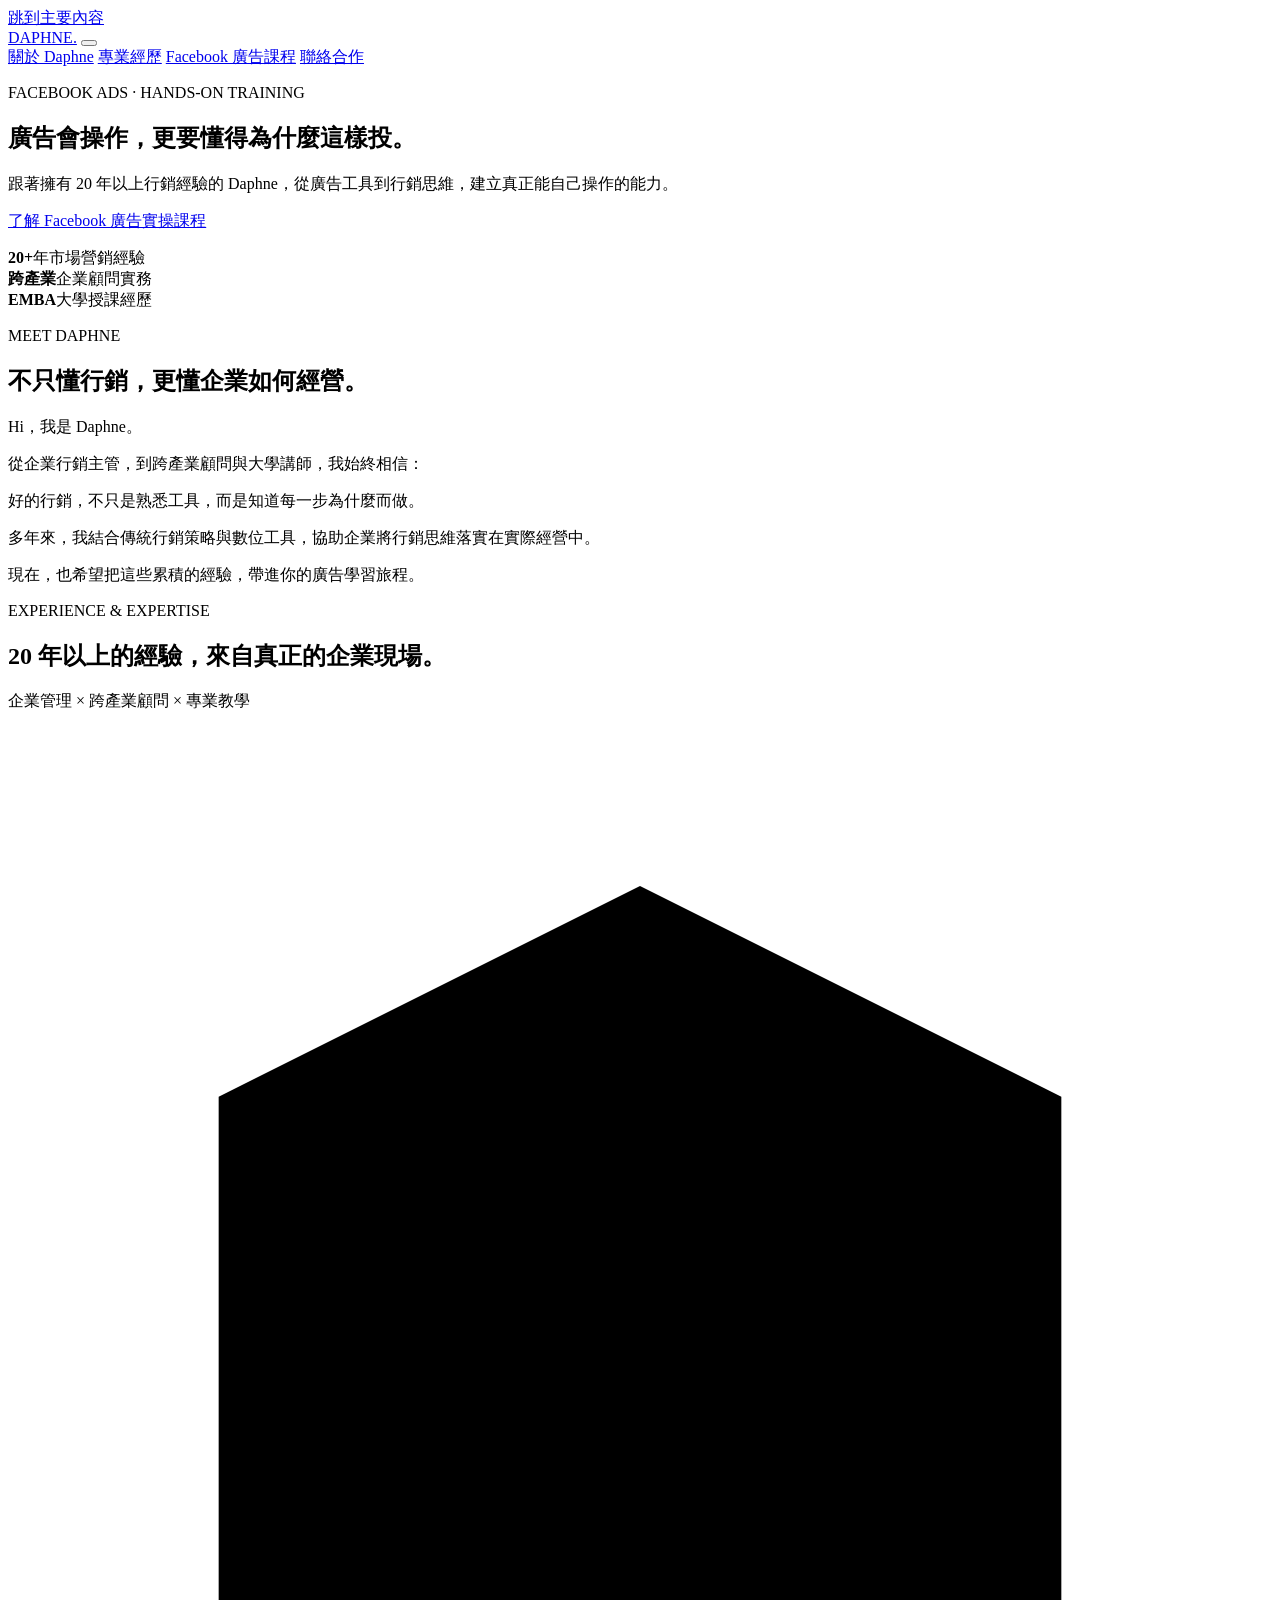
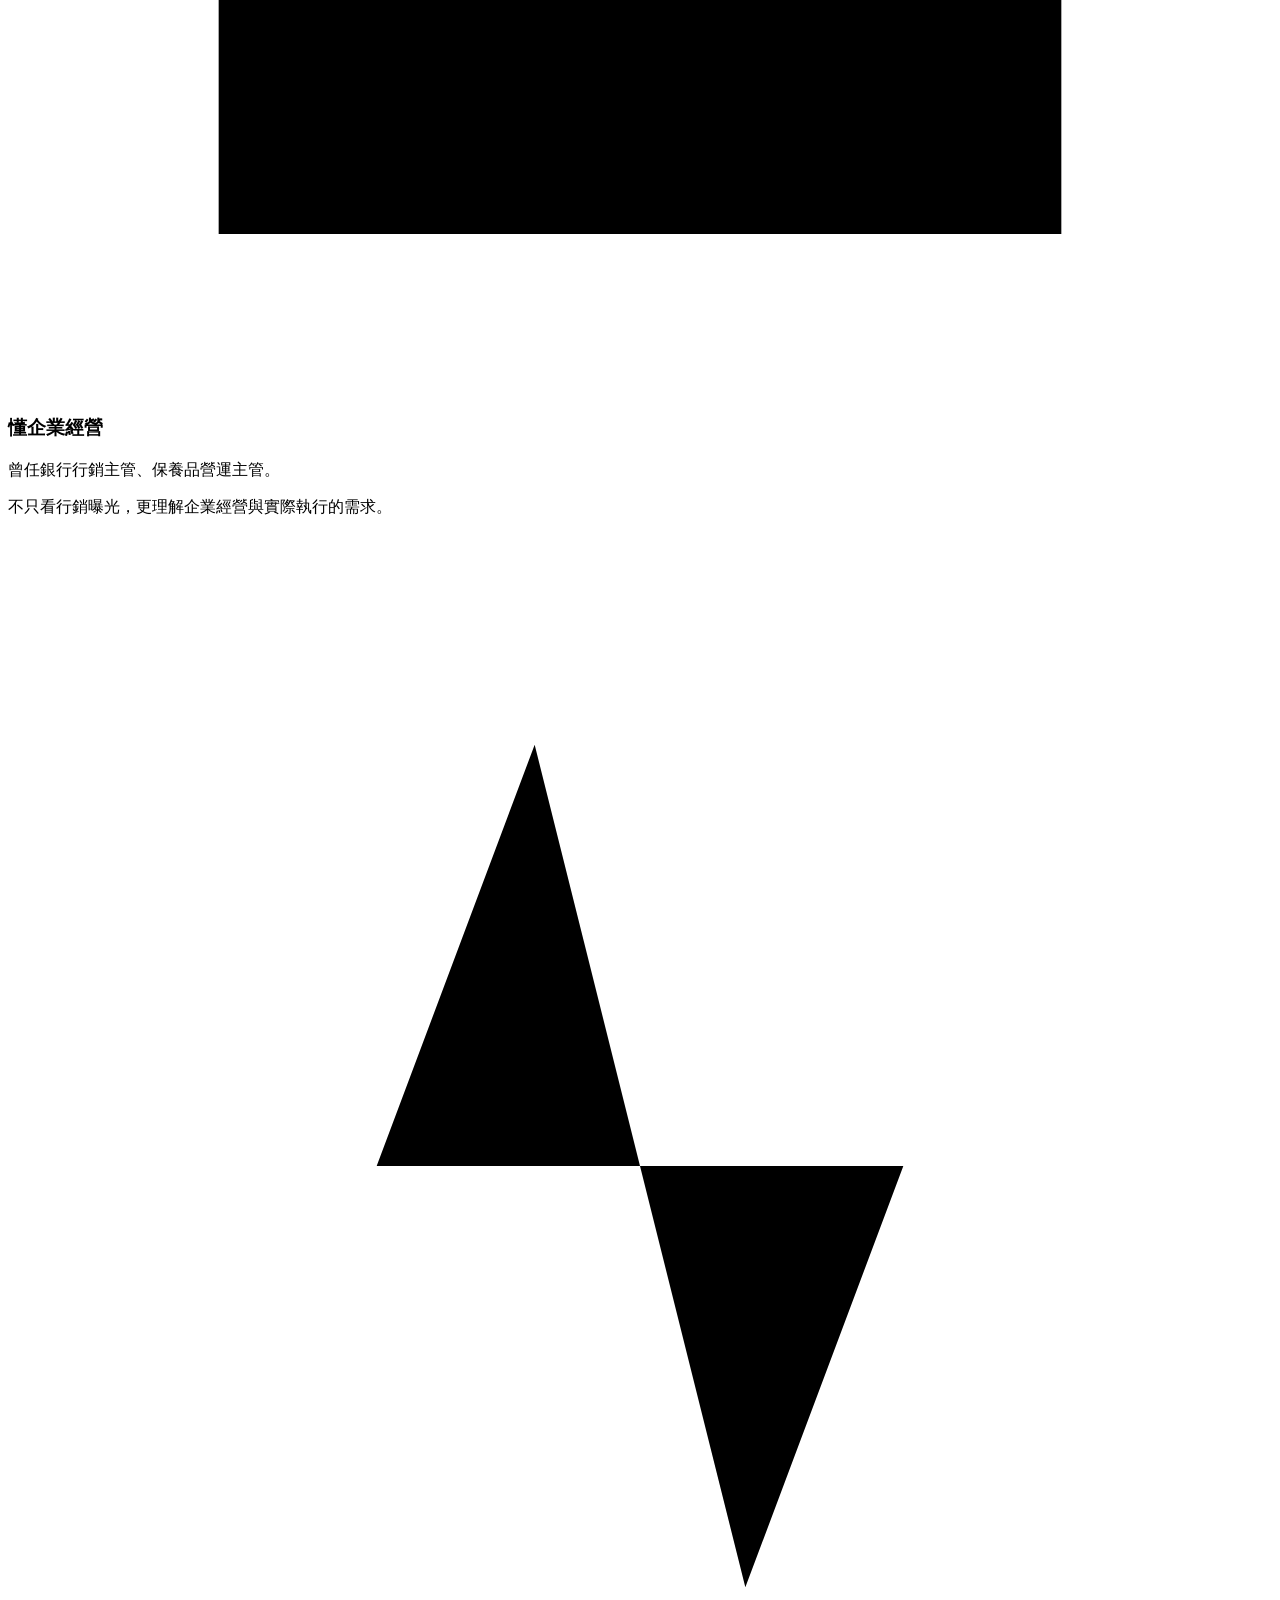
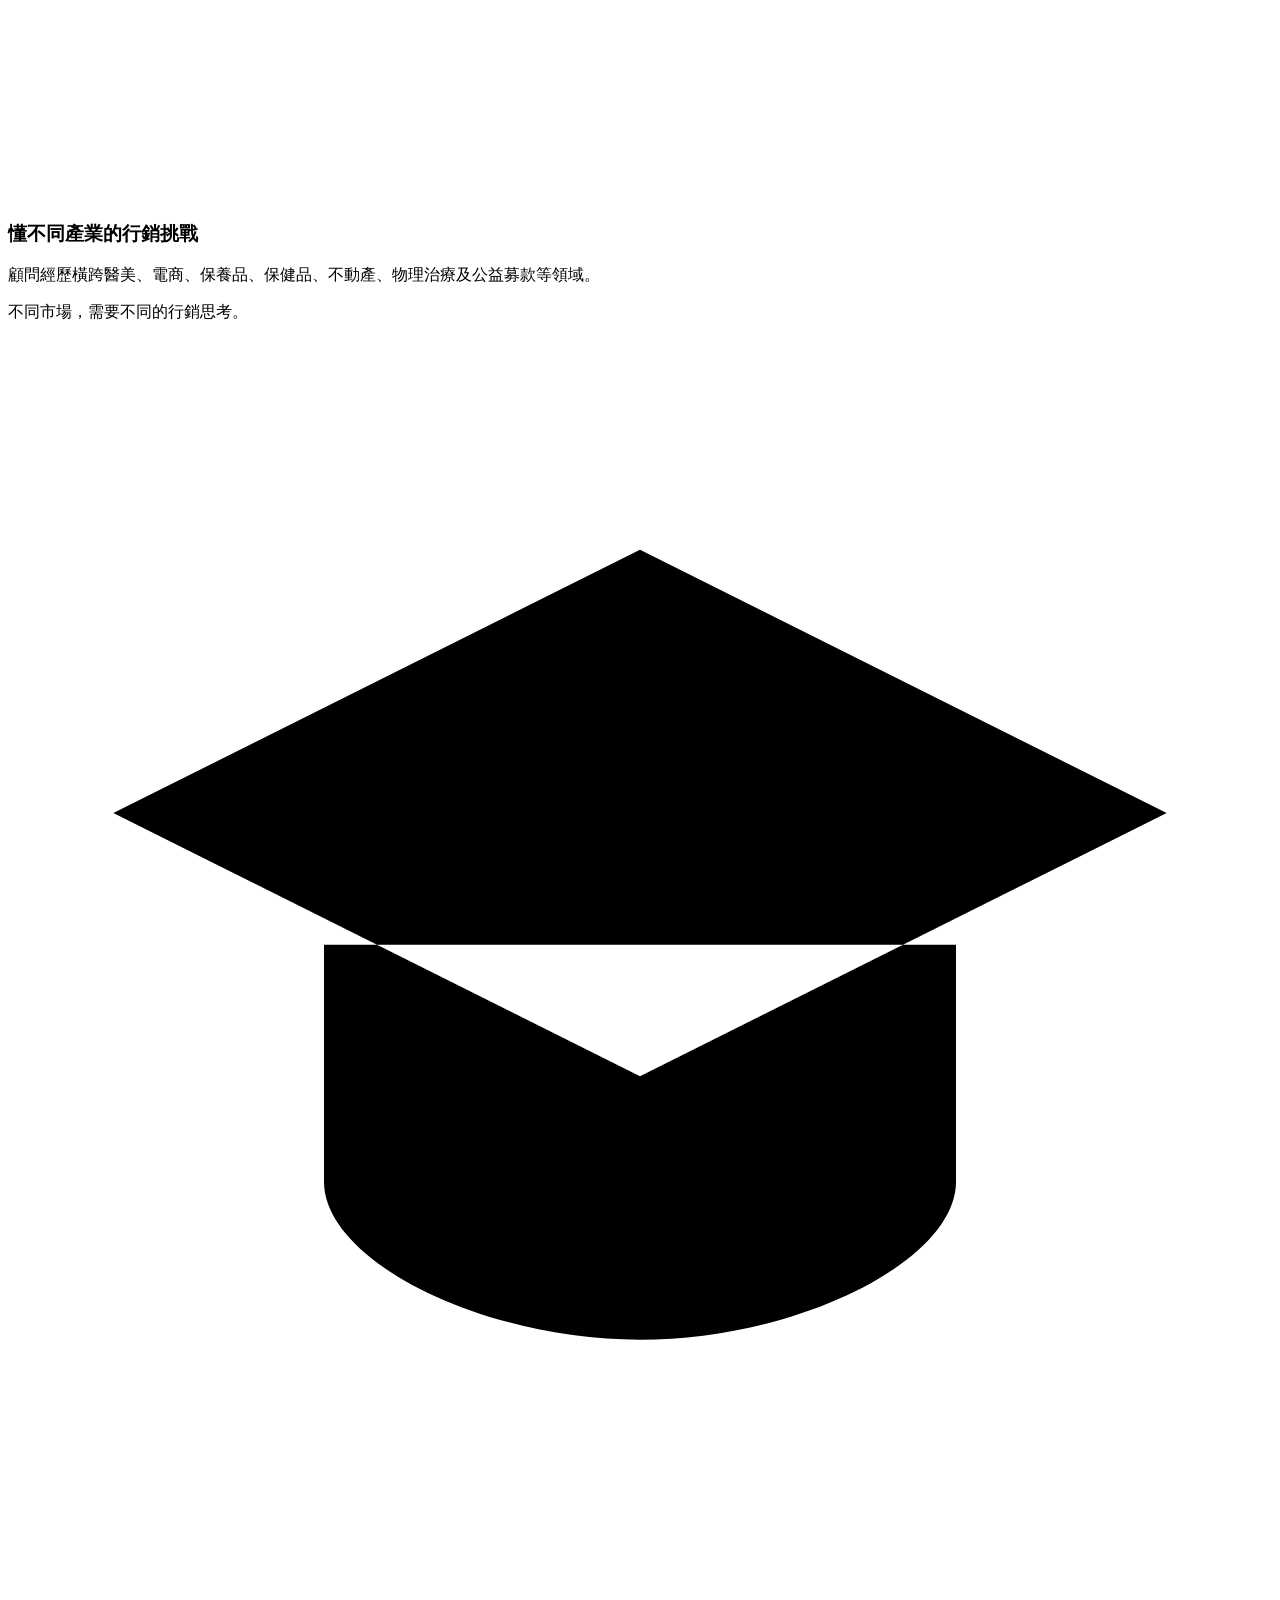
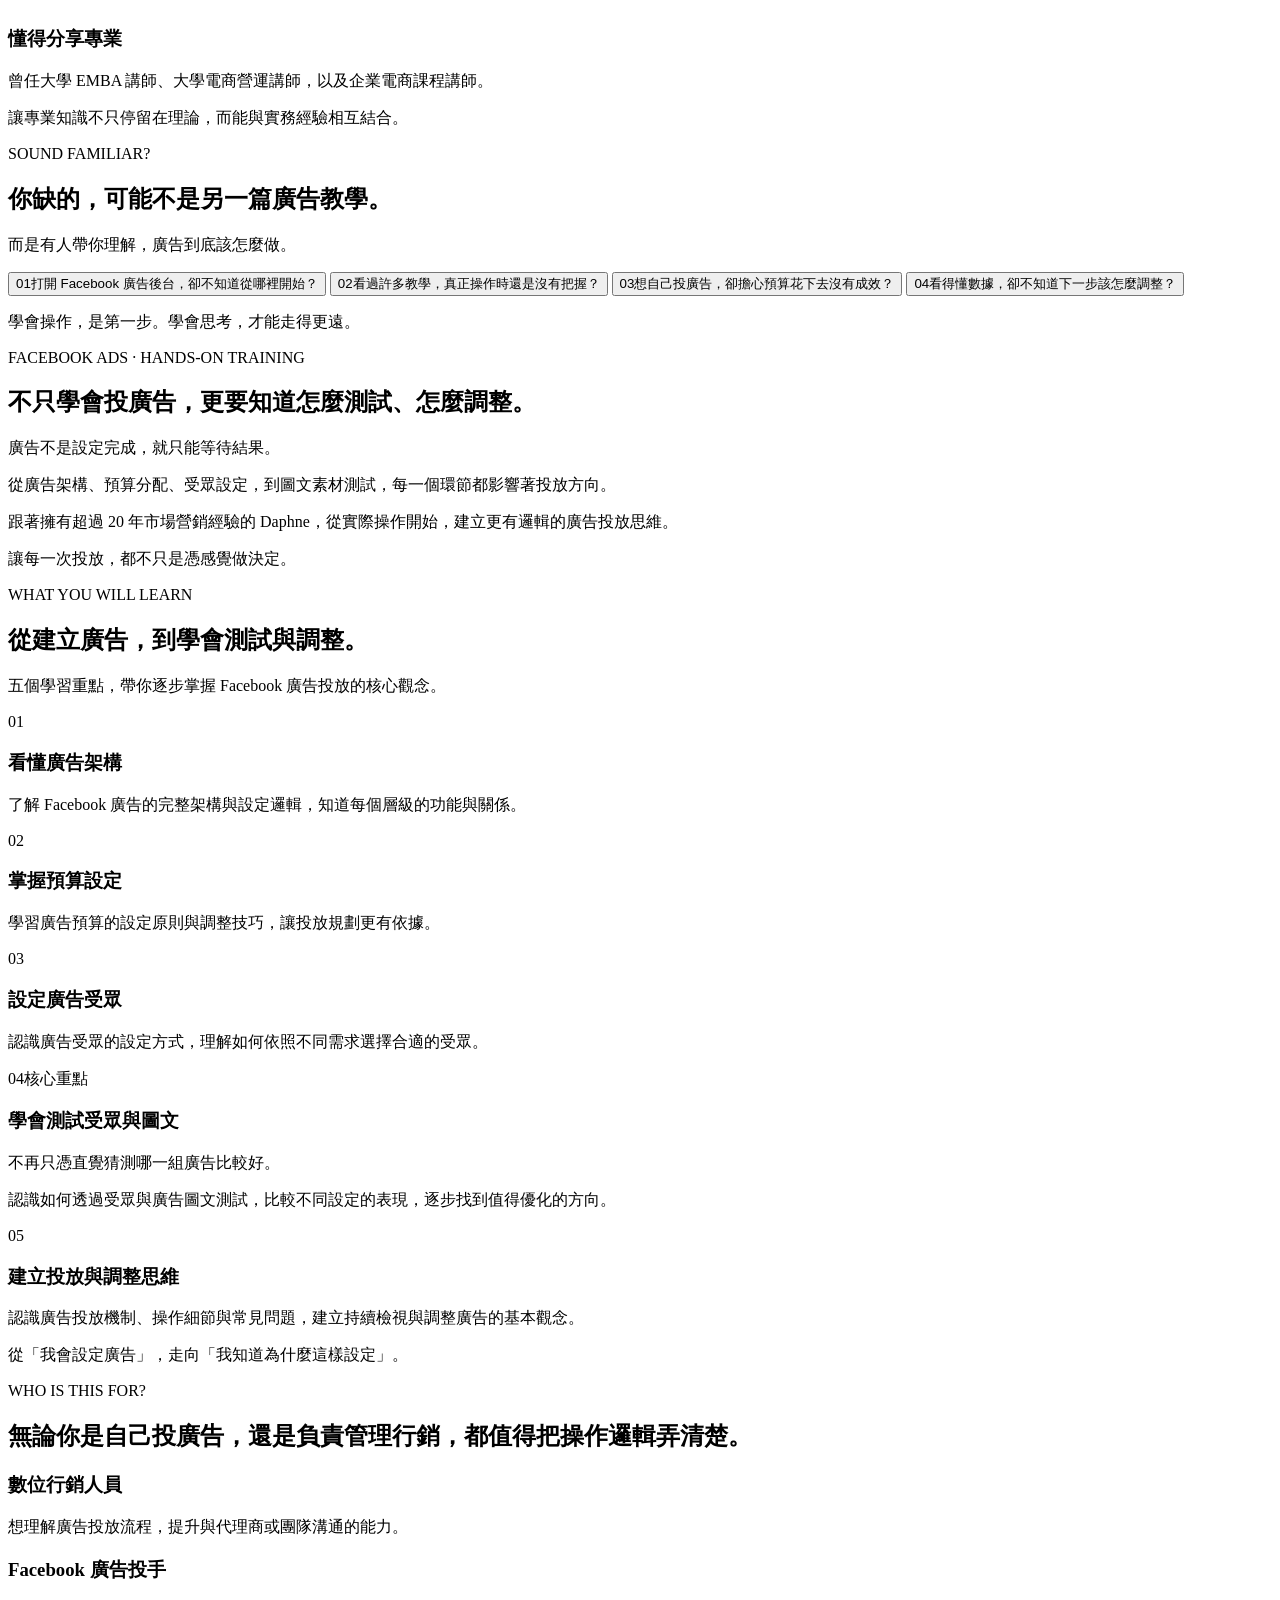
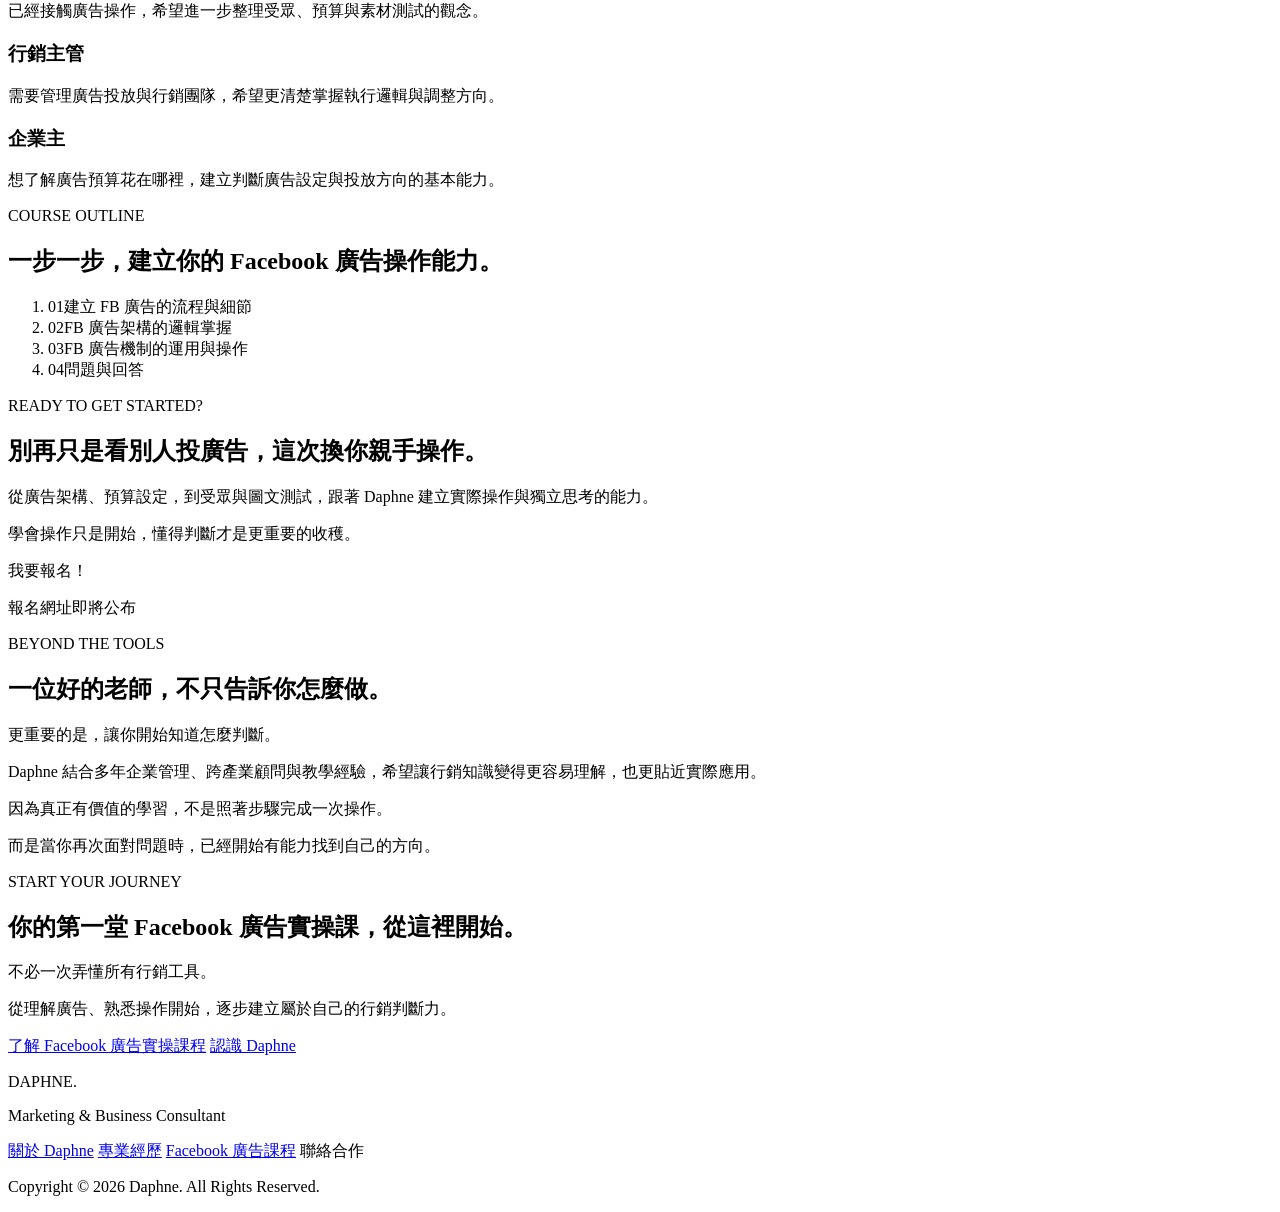
==== index.html @ 6065545c "Add files via upload" ====
<!DOCTYPE html>
<html lang="zh-Hant">
<head>
<meta charset="UTF-8">
<meta name="viewport" content="width=device-width, initial-scale=1">
<title>Daphne｜Facebook 廣告實操課程 × 行銷顧問</title>
<meta name="description" content="跟著擁有 20 年以上行銷經驗的 Daphne，從廣告工具到行銷思維，建立真正能自己操作的 Facebook 廣告能力。">
<meta property="og:type" content="website">
<meta property="og:title" content="Daphne｜Facebook 廣告實操課程">
<meta property="og:description" content="廣告會操作，更要懂得為什麼這樣投。">
<meta property="og:locale" content="zh_TW">
<meta name="theme-color" content="#526771">
<link rel="icon" href="favicon.svg" type="image/svg+xml">
<link rel="preconnect" href="https://fonts.googleapis.com">
<link rel="preconnect" href="https://fonts.gstatic.com" crossorigin>
<link href="https://fonts.googleapis.com/css2?family=Cormorant+Garamond:wght@500;600&family=Inter:wght@400;500;600&family=Noto+Sans+TC:wght@400;500;700&display=swap" rel="stylesheet">
<link rel="stylesheet" href="css/style.css">
</head>
<body>
<a class="skip" href="#main">跳到主要內容</a>
<header class="site-header">
  <div class="wrap bar">
    <a class="logo" href="#top">DAPHNE.</a>
    <button class="menu-btn" aria-expanded="false" aria-controls="nav" aria-label="開啟選單"><span></span><span></span></button>
    <nav id="nav" aria-label="主要導覽">
      <a href="#about">關於 Daphne</a>
      <a href="#experience">專業經歷</a>
      <a href="#course">Facebook 廣告課程</a>
      <a href="#contact">聯絡合作</a>
    </nav>
  </div>
</header>

<main id="main">
<section class="hero" id="top">
  <div class="wrap grid2">
    <div class="reveal">
      <p class="eyebrow">FACEBOOK ADS · HANDS-ON TRAINING</p>
      <h1>廣告會操作，更要懂得為什麼這樣投。</h1>
      <p class="lead">跟著擁有 20 年以上行銷經驗的 Daphne，從廣告工具到行銷思維，建立真正能自己操作的能力。</p>
      <a class="btn" href="#course">了解 Facebook 廣告實操課程</a>
    </div>
    <figure class="photo reveal" data-label="請放置 Daphne 形象照｜assets/images/daphne-hero.jpg">
      <img src="assets/images/daphne-hero.jpg" alt="Daphne 形象照" width="800" height="1000" fetchpriority="high" onerror="this.parentElement.classList.add('empty');this.remove()">
    </figure>
  </div>
  <div class="wrap stats reveal">
    <div><strong>20+</strong><span>年市場營銷經驗</span></div>
    <div><strong>跨產業</strong><span>企業顧問實務</span></div>
    <div><strong>EMBA</strong><span>大學授課經歷</span></div>
  </div>
</section>

<section id="about" class="alt">
  <div class="wrap grid2 flip">
    <figure class="photo reveal" data-label="請放置 Daphne 個人照｜assets/images/daphne-about.jpg">
      <img src="assets/images/daphne-about.jpg" alt="Daphne 個人照" width="800" height="1000" loading="lazy" onerror="this.parentElement.classList.add('empty');this.remove()">
    </figure>
    <div class="reveal">
      <p class="eyebrow">MEET DAPHNE</p>
      <h2>不只懂行銷，更懂企業如何經營。</h2>
      <p>Hi，我是 Daphne。</p>
      <p>從企業行銷主管，到跨產業顧問與大學講師，我始終相信：</p>
      <p class="quote">好的行銷，不只是熟悉工具，而是知道每一步為什麼而做。</p>
      <p>多年來，我結合傳統行銷策略與數位工具，協助企業將行銷思維落實在實際經營中。</p>
      <p>現在，也希望把這些累積的經驗，帶進你的廣告學習旅程。</p>
    </div>
  </div>
</section>

<section id="experience">
  <div class="wrap">
    <header class="head reveal">
      <p class="eyebrow">EXPERIENCE &amp; EXPERTISE</p>
      <h2>20 年以上的經驗，來自真正的企業現場。</h2>
      <p class="sub">企業管理 × 跨產業顧問 × 專業教學</p>
    </header>
    <div class="cards3">
      <article class="card reveal">
        <svg viewBox="0 0 24 24" aria-hidden="true"><path d="M4 21V7l8-4 8 4v14M9 21v-6h6v6M8 10h.01M12 10h.01M16 10h.01"/></svg>
        <h3>懂企業經營</h3>
        <p>曾任銀行行銷主管、保養品營運主管。</p>
        <p>不只看行銷曝光，更理解企業經營與實際執行的需求。</p>
      </article>
      <article class="card reveal">
        <svg viewBox="0 0 24 24" aria-hidden="true"><path d="M3 12h4l3-8 4 16 3-8h4"/></svg>
        <h3>懂不同產業的行銷挑戰</h3>
        <p>顧問經歷橫跨醫美、電商、保養品、保健品、不動產、物理治療及公益募款等領域。</p>
        <p>不同市場，需要不同的行銷思考。</p>
      </article>
      <article class="card reveal">
        <svg viewBox="0 0 24 24" aria-hidden="true"><path d="M2 9l10-5 10 5-10 5zM6 11.5V16c0 1.5 3 3 6 3s6-1.5 6-3v-4.5"/></svg>
        <h3>懂得分享專業</h3>
        <p>曾任大學 EMBA 講師、大學電商營運講師，以及企業電商課程講師。</p>
        <p>讓專業知識不只停留在理論，而能與實務經驗相互結合。</p>
      </article>
    </div>
  </div>
</section>

<section class="alt">
  <div class="wrap">
    <header class="head reveal">
      <p class="eyebrow">SOUND FAMILIAR?</p>
      <h2>你缺的，可能不是另一篇廣告教學。</h2>
      <p class="sub">而是有人帶你理解，廣告到底該怎麼做。</p>
    </header>
    <div class="pains">
      <button class="pain reveal" aria-pressed="false"><span>01</span>打開 Facebook 廣告後台，卻不知道從哪裡開始？</button>
      <button class="pain reveal" aria-pressed="false"><span>02</span>看過許多教學，真正操作時還是沒有把握？</button>
      <button class="pain reveal" aria-pressed="false"><span>03</span>想自己投廣告，卻擔心預算花下去沒有成效？</button>
      <button class="pain reveal" aria-pressed="false"><span>04</span>看得懂數據，卻不知道下一步該怎麼調整？</button>
    </div>
    <p class="closing reveal">學會操作，是第一步。學會思考，才能走得更遠。</p>
  </div>
</section>

<section id="course">
  <div class="wrap narrow center reveal">
    <p class="eyebrow">FACEBOOK ADS · HANDS-ON TRAINING</p>
    <h2>不只學會投廣告，更要知道怎麼測試、怎麼調整。</h2>
    <p>廣告不是設定完成，就只能等待結果。</p>
    <p>從廣告架構、預算分配、受眾設定，到圖文素材測試，每一個環節都影響著投放方向。</p>
    <p>跟著擁有超過 20 年市場營銷經驗的 Daphne，從實際操作開始，建立更有邏輯的廣告<span class="nw">投放思維。</span></p>
    <p class="quote">讓每一次投放，都不只是憑感覺做決定。</p>
  </div>
</section>

<section class="alt" id="learn">
  <div class="wrap">
    <header class="head center reveal">
      <p class="eyebrow">WHAT YOU WILL LEARN</p>
      <h2>從建立廣告，到學會測試與調整。</h2>
      <p class="sub">五個學習重點，帶你逐步掌握 Facebook 廣告投放的核心觀念。</p>
    </header>
    <div class="learn">
      <article class="lcard reveal"><span class="num">01</span><h3>看懂廣告架構</h3><p>了解 Facebook 廣告的完整架構與設定邏輯，知道每個層級的功能與關係。</p></article>
      <article class="lcard reveal"><span class="num">02</span><h3>掌握預算設定</h3><p>學習廣告預算的設定原則與調整技巧，讓投放規劃更有依據。</p></article>
      <article class="lcard reveal"><span class="num">03</span><h3>設定廣告受眾</h3><p>認識廣告受眾的設定方式，理解如何依照不同需求選擇合適的受眾。</p></article>
      <article class="lcard feature reveal"><span class="num">04</span><span class="tag">核心重點</span><h3>學會測試受眾與圖文</h3><p class="strong">不再只憑直覺猜測哪一組廣告比較好。</p><p>認識如何透過受眾與廣告圖文測試，比較不同設定的表現，逐步找到值得優化的方向。</p></article>
      <article class="lcard reveal"><span class="num">05</span><h3>建立投放與調整思維</h3><p>認識廣告投放機制、操作細節與常見問題，建立持續檢視與調整廣告的基本觀念。</p></article>
    </div>
    <p class="closing reveal">從「我會設定廣告」，走向「我知道為什麼這樣設定」。</p>
  </div>
</section>

<section id="audience">
  <div class="wrap">
    <header class="head center reveal">
      <p class="eyebrow">WHO IS THIS FOR?</p>
      <h2>無論你是自己投廣告，還是負責管理行銷，都值得把操作邏輯弄清楚。</h2>
    </header>
    <div class="who">
      <article class="card reveal"><h3>數位行銷人員</h3><p>想理解廣告投放流程，提升與代理商或團隊溝通的能力。</p></article>
      <article class="card reveal"><h3>Facebook 廣告投手</h3><p>已經接觸廣告操作，希望進一步整理受眾、預算與素材測試的觀念。</p></article>
      <article class="card reveal"><h3>行銷主管</h3><p>需要管理廣告投放與行銷團隊，希望更清楚掌握執行邏輯與調整方向。</p></article>
      <article class="card reveal"><h3>企業主</h3><p>想了解廣告預算花在哪裡，建立判斷廣告設定與投放方向的基本能力。</p></article>
    </div>
  </div>
</section>

<section class="alt" id="outline">
  <div class="wrap narrow">
    <header class="head center reveal">
      <p class="eyebrow">COURSE OUTLINE</p>
      <h2>一步一步，建立你的 Facebook 廣告操作能力。</h2>
    </header>
    <ol class="steps">
      <li class="reveal"><span class="num">01</span>建立 FB 廣告的流程與細節</li>
      <li class="reveal"><span class="num">02</span>FB 廣告架構的邏輯掌握</li>
      <li class="reveal"><span class="num">03</span>FB 廣告機制的運用與操作</li>
      <li class="reveal"><span class="num">04</span>問題與回答</li>
    </ol>
  </div>
</section>

<section id="register">
  <div class="wrap narrow center reveal">
    <p class="eyebrow">READY TO GET STARTED?</p>
    <h2>別再只是看別人投廣告，這次換你親手操作。</h2>
    <p>從廣告架構、預算設定，到受眾與圖文測試，跟著 Daphne 建立實際操作與獨立思考的能力。</p>
    <p class="quote">學會操作只是開始，懂得判斷才是更重要的收穫。</p>
    <!-- TODO: 後續補上報名網址：js/main.js → SITE_LINKS.registration -->
    <a class="btn cta" data-link="registration" data-keep>我要報名！</a>
    <p class="note" data-note>報名網址即將公布</p>
  </div>
</section>

<section class="alt philosophy">
  <div class="wrap narrow center reveal">
    <p class="eyebrow">BEYOND THE TOOLS</p>
    <h2>一位好的老師，不只告訴你怎麼做。</h2>
    <p class="sub">更重要的是，讓你開始知道怎麼判斷。</p>
    <p>Daphne 結合多年企業管理、跨產業顧問與教學經驗，希望讓行銷知識變得更容易理解，也更貼近實際應用。</p>
    <p>因為真正有價值的學習，不是照著步驟完成一次操作。</p>
    <p class="quote">而是當你再次面對問題時，已經開始有能力找到自己的方向。</p>
  </div>
</section>

<section class="final" id="contact">
  <div class="wrap narrow center reveal">
    <p class="eyebrow">START YOUR JOURNEY</p>
    <h2>你的第一堂 Facebook 廣告實操課，從這裡開始。</h2>
    <p>不必一次弄懂所有行銷工具。</p>
    <p>從理解廣告、熟悉操作開始，逐步建立屬於自己的行銷判斷力。</p>
    <div class="actions">
      <a class="btn light" href="#course">了解 Facebook 廣告實操課程</a>
      <a class="btn ghost-light" href="#about">認識 Daphne</a>
    </div>
  </div>
</section>
</main>

<footer>
  <div class="wrap foot">
    <div><p class="logo">DAPHNE.</p><p class="muted">Marketing &amp; Business Consultant</p></div>
    <nav aria-label="頁尾導覽">
      <a href="#about">關於 Daphne</a>
      <a href="#experience">專業經歷</a>
      <a href="#course">Facebook 廣告課程</a>
      <a data-link="contact">聯絡合作</a>
    </nav>
  </div>
  <p class="wrap copy">Copyright © 2026 Daphne. All Rights Reserved.</p>
</footer>
<script src="js/main.js"></script>
</body>
</html>
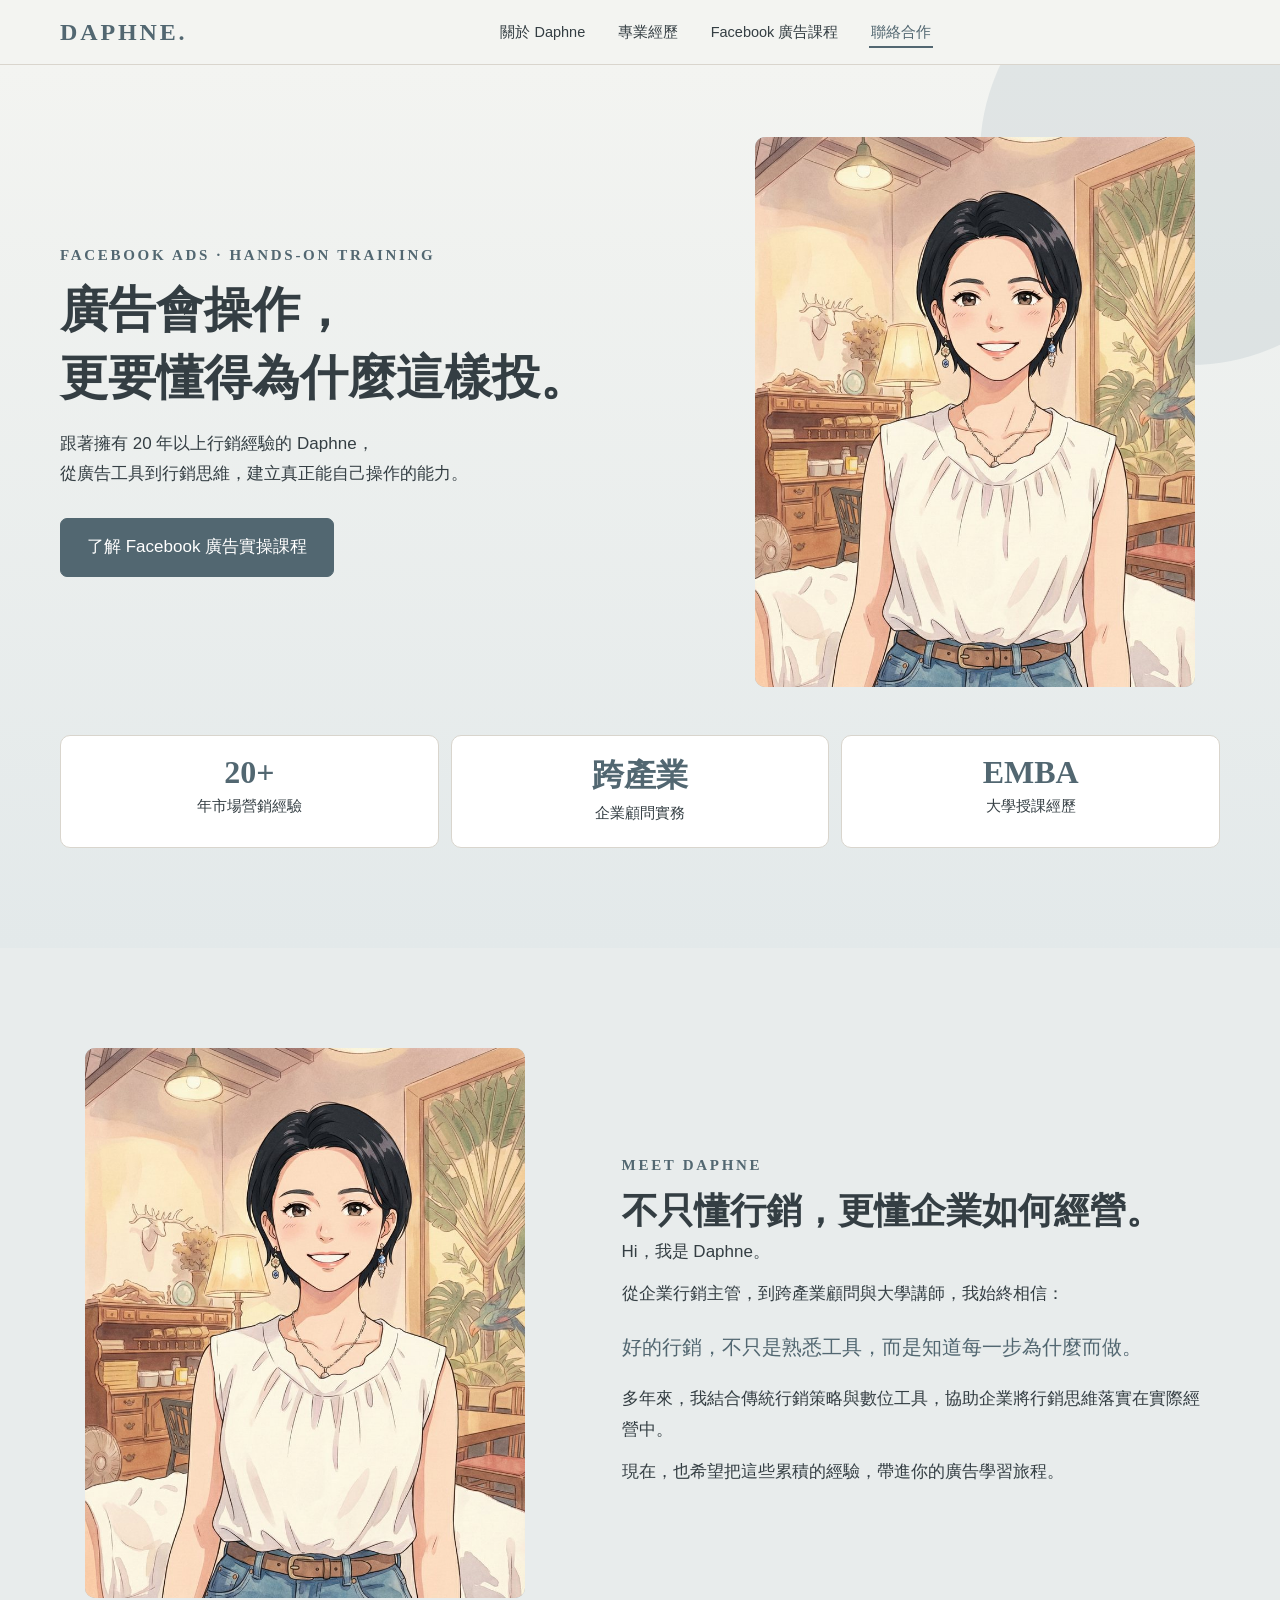
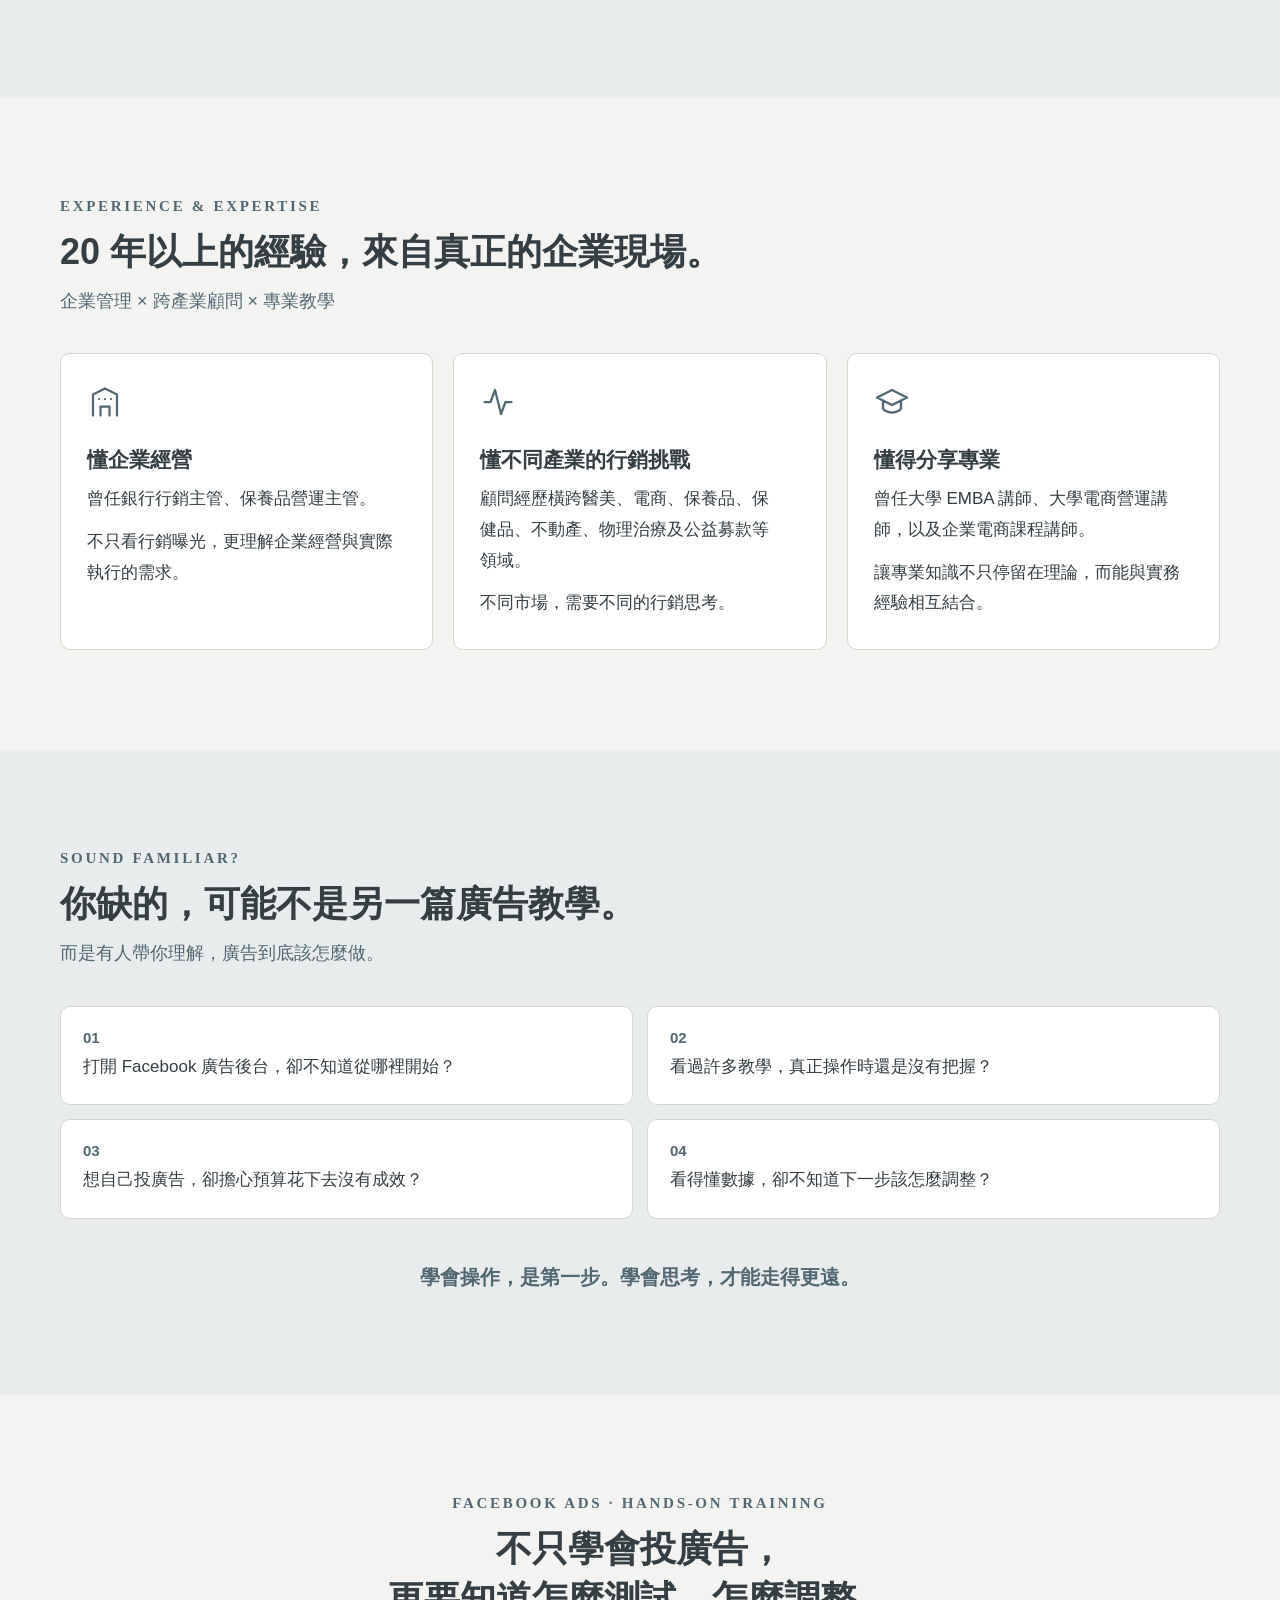
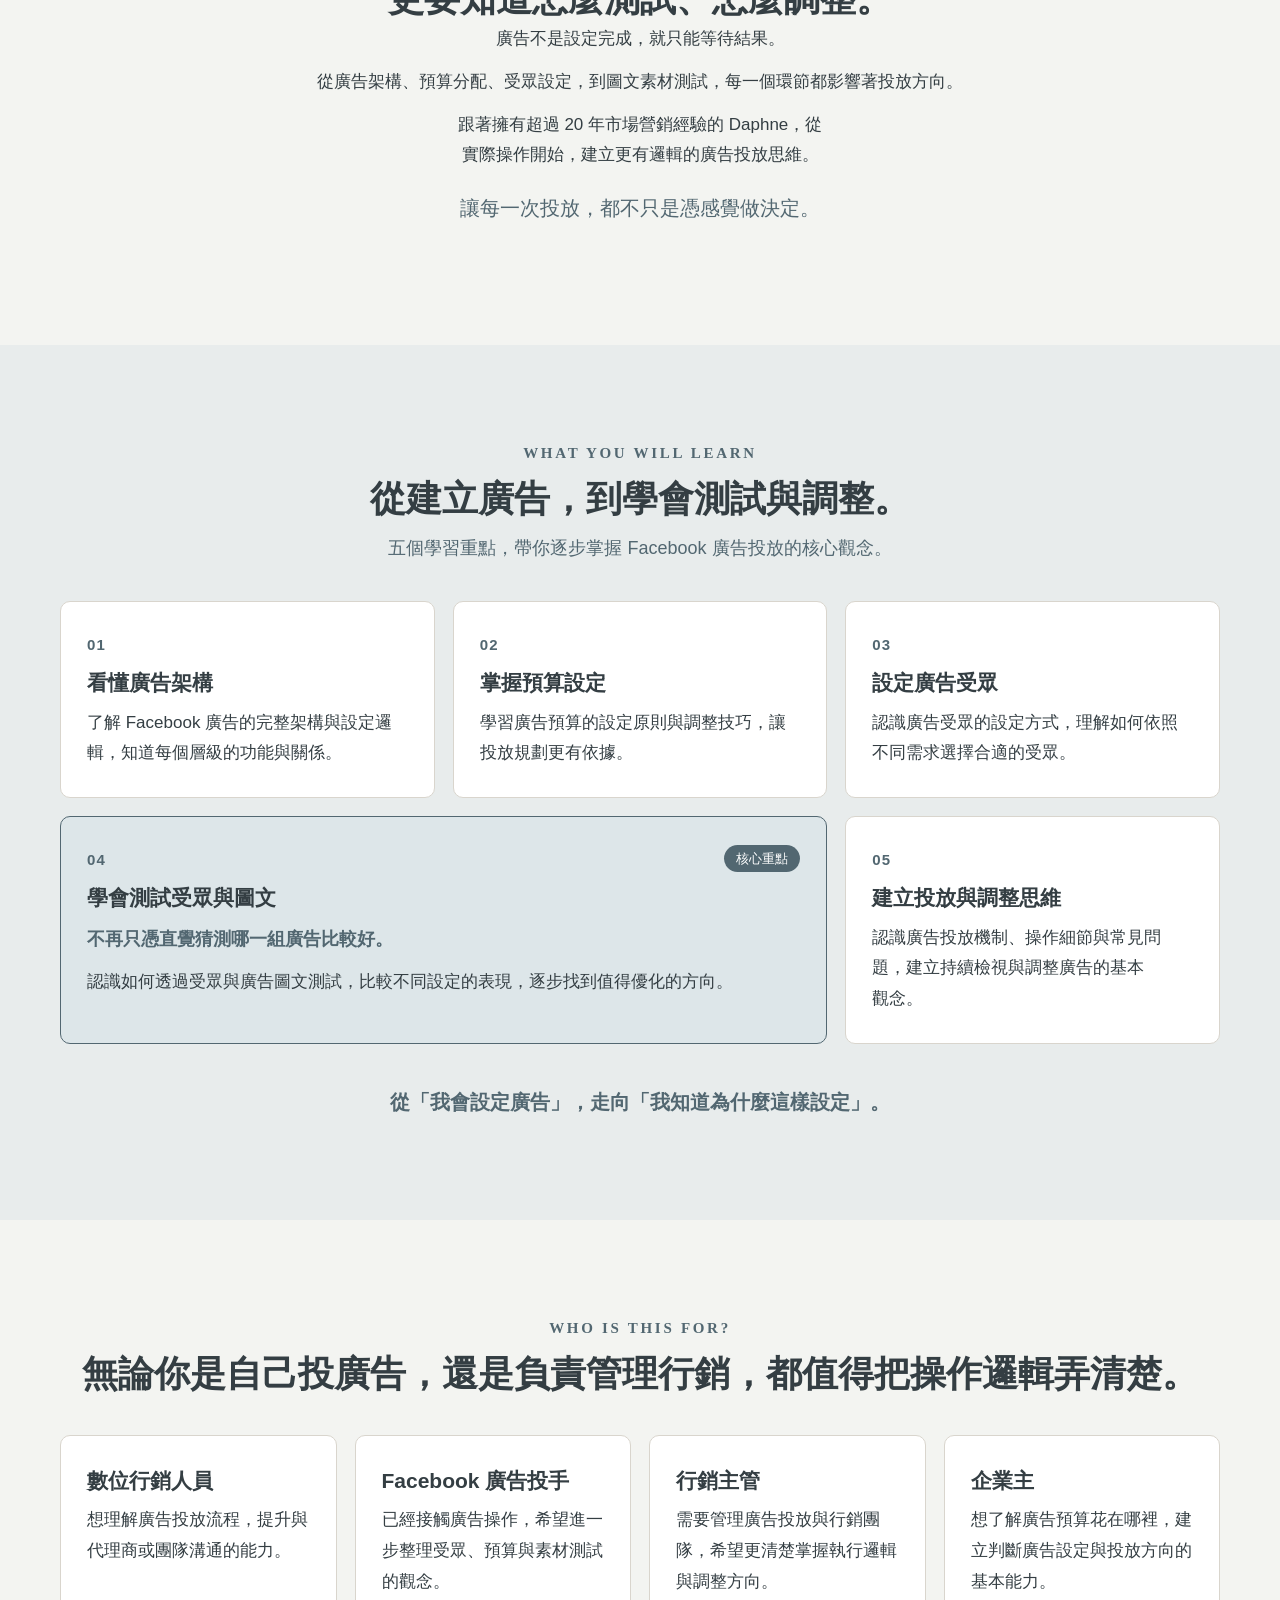
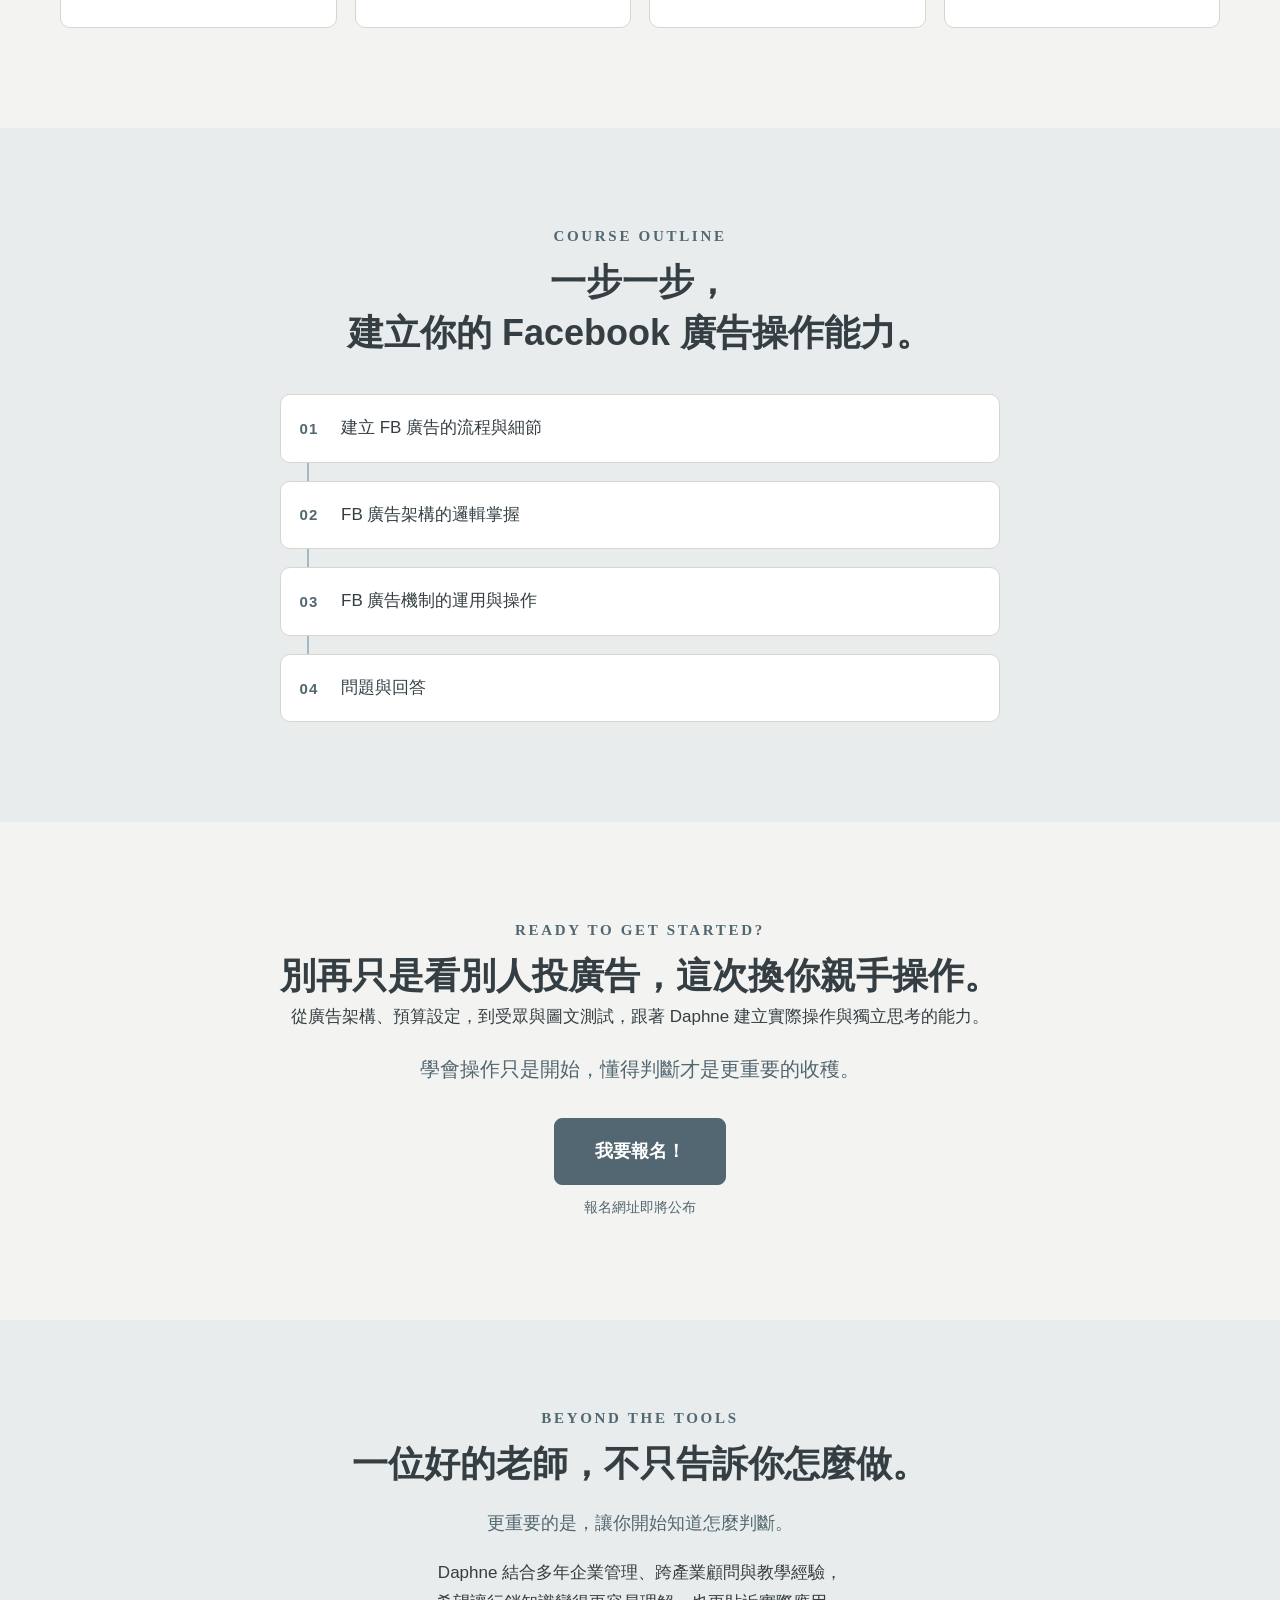
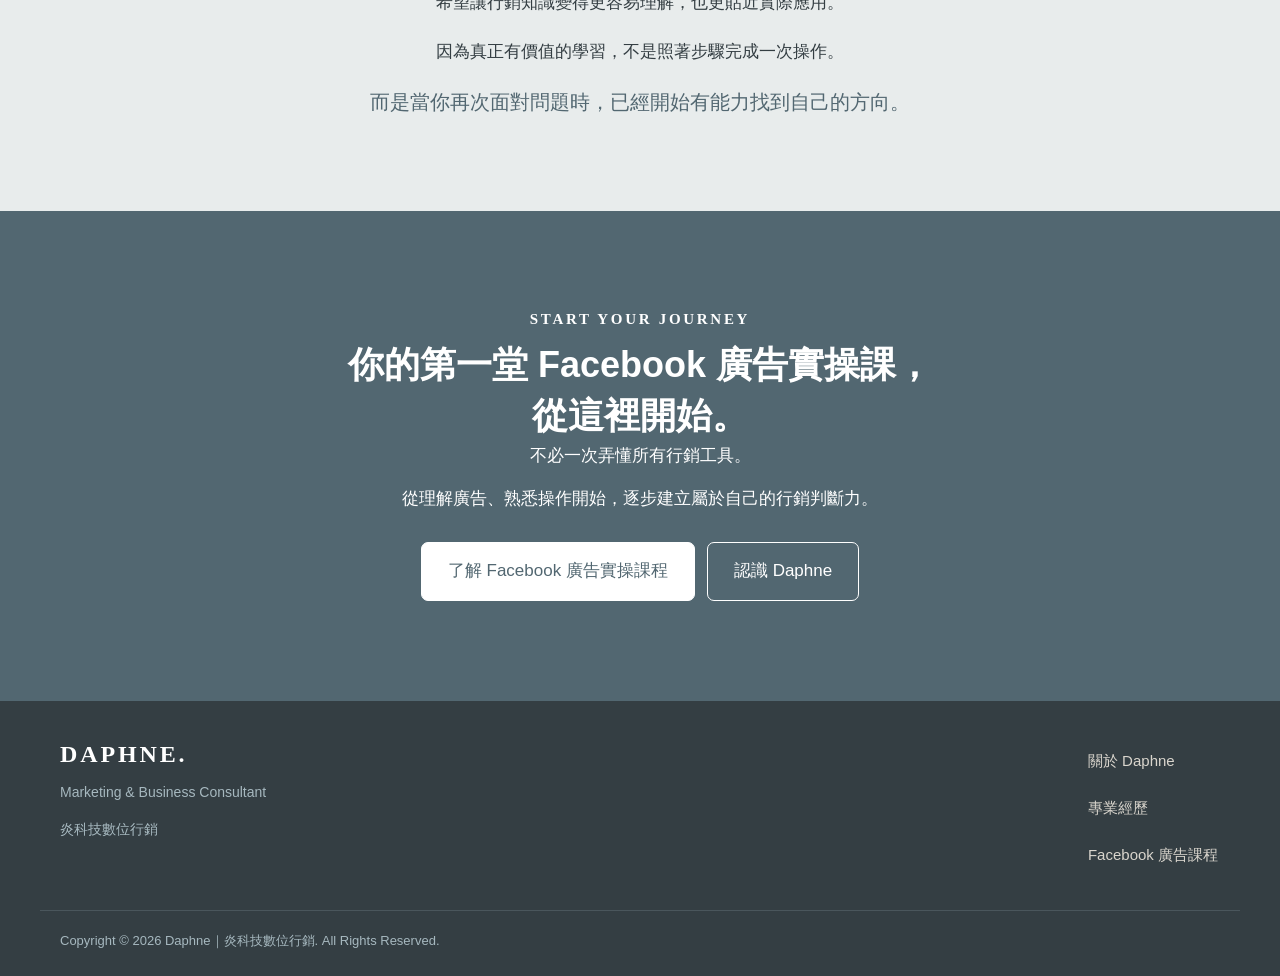
==== commit 939534d0: "Add files via upload" ====
--- a/index.html
+++ b/index.html
@@ -9,6 +9,7 @@
 <meta property="og:title" content="Daphne｜Facebook 廣告實操課程">
 <meta property="og:description" content="廣告會操作，更要懂得為什麼這樣投。">
 <meta property="og:locale" content="zh_TW">
+<meta property="og:site_name" content="炎科技數位行銷">
 <meta name="theme-color" content="#526771">
 <link rel="icon" href="favicon.svg" type="image/svg+xml">
 <link rel="preconnect" href="https://fonts.googleapis.com">
@@ -28,6 +29,8 @@
       <a href="#course">Facebook 廣告課程</a>
       <a href="#contact">聯絡合作</a>
     </nav>
+    <div class="hsocial"><a data-link="line" aria-label="LINE 官方帳號"><svg viewBox="0 0 24 24" aria-hidden="true"><path d="M12 2.5C6.5 2.5 2 6 2 10.4c0 3.9 3.5 7.2 8.2 7.8.3.1.8.2.9.5.1.3 0 .7 0 1l-.1.8c0 .3-.2 1.1 1 .6 1.2-.5 6.4-3.8 8.7-6.5 1.3-1.4 1.3-2.6 1.3-3.7C22 6 17.5 2.5 12 2.5z"/><text x="12" y="12.3" font-size="5.4" font-weight="700" text-anchor="middle" fill="#343E43" font-family="Inter,Arial,sans-serif">LINE</text></svg></a>
+        <a data-link="facebook" aria-label="Facebook 粉絲專頁"><svg viewBox="0 0 24 24" aria-hidden="true"><path d="M12 2a10 10 0 1 0 1.2 19.9v-7h-2.3V12h2.3V10c0-2.3 1.4-3.5 3.4-3.5.7 0 1.4.1 1.4.1v2.2h-.8c-1.1 0-1.5.7-1.5 1.4V12h2.6l-.4 2.9h-2.2v7A10 10 0 0 0 12 2z"/></svg></a></div>
   </div>
 </header>
 
@@ -213,7 +216,12 @@
 
 <footer>
   <div class="wrap foot">
-    <div><p class="logo">DAPHNE.</p><p class="muted">Marketing &amp; Business Consultant</p></div>
+    <div><p class="logo">DAPHNE.</p><p class="muted">Marketing &amp; Business Consultant</p>
+      <p class="muted">炎科技數位行銷</p>
+      <div class="social">
+        <a data-link="line" aria-label="LINE 官方帳號"><svg viewBox="0 0 24 24" aria-hidden="true"><path d="M12 2.5C6.5 2.5 2 6 2 10.4c0 3.9 3.5 7.2 8.2 7.8.3.1.8.2.9.5.1.3 0 .7 0 1l-.1.8c0 .3-.2 1.1 1 .6 1.2-.5 6.4-3.8 8.7-6.5 1.3-1.4 1.3-2.6 1.3-3.7C22 6 17.5 2.5 12 2.5z"/><text x="12" y="12.3" font-size="5.4" font-weight="700" text-anchor="middle" fill="#343E43" font-family="Inter,Arial,sans-serif">LINE</text></svg><span>LINE 官方帳號</span></a>
+        <a data-link="facebook" aria-label="Facebook 粉絲專頁"><svg viewBox="0 0 24 24" aria-hidden="true"><path d="M12 2a10 10 0 1 0 1.2 19.9v-7h-2.3V12h2.3V10c0-2.3 1.4-3.5 3.4-3.5.7 0 1.4.1 1.4.1v2.2h-.8c-1.1 0-1.5.7-1.5 1.4V12h2.6l-.4 2.9h-2.2v7A10 10 0 0 0 12 2z"/></svg><span>Facebook</span></a>
+      </div></div>
     <nav aria-label="頁尾導覽">
       <a href="#about">關於 Daphne</a>
       <a href="#experience">專業經歷</a>
@@ -221,7 +229,7 @@
       <a data-link="contact">聯絡合作</a>
     </nav>
   </div>
-  <p class="wrap copy">Copyright © 2026 Daphne. All Rights Reserved.</p>
+  <p class="wrap copy">Copyright © 2026 Daphne｜炎科技數位行銷. All Rights Reserved.</p>
 </footer>
 <script src="js/main.js"></script>
 </body>
--- a/css/style.css
+++ b/css/style.css
@@ -0,0 +1,127 @@
+:root{--bg:#F3F4F1;--mist:#A6B8BF;--slate:#526771;--stone:#D9D5CD;--ink:#343E43;--white:#fff;--r:10px}
+*{box-sizing:border-box;margin:0}
+html{scroll-behavior:smooth;scroll-padding-top:72px}
+body{font:16px/1.8 "Noto Sans TC",Inter,sans-serif;background:var(--bg);color:var(--ink);overflow-x:hidden}
+img{max-width:100%;display:block}
+a{color:inherit}
+.wrap{max-width:1200px;margin:0 auto;padding:0 20px}
+.narrow{max-width:760px}.center{text-align:center}
+section{padding:56px 0}
+.alt{background:#E8ECEC}
+.skip{position:absolute;left:-999px}.skip:focus{left:8px;top:8px;background:var(--white);padding:8px;z-index:99}
+:focus-visible{outline:3px solid var(--slate);outline-offset:3px}
+h1,h2,h3{font-weight:700;line-height:1.4;color:var(--ink)}
+h1{font-size:32px}h2{font-size:27px}h3{font-size:21px}
+.eyebrow{font:600 15px "Cormorant Garamond",serif;letter-spacing:.18em;color:var(--slate);margin-bottom:12px}
+.lead{font-size:17px;margin:18px 0 28px}
+.sub{color:var(--slate);font-size:18px;margin-top:8px}
+p+p{margin-top:12px}
+.quote{font-size:20px;font-weight:500;color:var(--slate);margin:20px 0;line-height:1.7}
+.head{margin-bottom:36px}
+.site-header{position:sticky;top:0;z-index:50;background:rgba(243,244,241,.94);backdrop-filter:blur(8px);border-bottom:1px solid var(--stone)}
+.bar{display:flex;align-items:center;justify-content:space-between;height:64px}
+.logo{font:600 24px "Cormorant Garamond",serif;letter-spacing:.12em;text-decoration:none;color:var(--slate)}
+nav a{text-decoration:none;font-size:14.5px;padding:6px 2px;margin-left:24px;border-bottom:2px solid transparent}
+nav a:hover,nav a.active{border-color:var(--slate);color:var(--slate)}
+.menu-btn{display:none;background:none;border:0;width:44px;height:44px;cursor:pointer}
+.menu-btn span{display:block;height:2px;width:22px;background:var(--ink);margin:6px auto}
+.btn{display:inline-block;background:var(--slate);color:var(--white);padding:13px 26px;border-radius:7px;text-decoration:none;font-weight:500;border:1.5px solid var(--slate);cursor:pointer;transition:background .25s,transform .25s}
+.btn:hover{background:var(--ink);border-color:var(--ink);transform:translateY(-1px)}
+.btn.ghost{background:transparent;color:var(--slate)}.btn.ghost:hover{background:var(--slate);color:var(--white)}
+.btn.light{background:var(--white);color:var(--slate);border-color:var(--white)}.btn.light:hover{background:var(--bg)}
+.btn.ghost-light{background:transparent;color:var(--white);border-color:var(--white)}.btn.ghost-light:hover{background:rgba(255,255,255,.15)}
+.is-disabled{opacity:.55;cursor:not-allowed}
+.is-disabled:hover{transform:none;background:var(--slate)}
+.btn.ghost.is-disabled:hover{background:transparent;color:var(--slate)}
+footer a.is-disabled:hover{background:none;color:inherit}
+.actions{display:flex;flex-wrap:wrap;gap:12px;margin-top:28px}.center .actions{justify-content:center}
+.hero{background:linear-gradient(180deg,var(--bg),#E3E9EA);padding-top:40px}
+.grid2{display:grid;gap:36px;align-items:center}
+.photo{position:relative;border-radius:var(--r);overflow:hidden;aspect-ratio:4/5;background:var(--mist);max-width:440px;width:100%;margin:0 auto}
+.photo img{width:100%;height:100%;object-fit:cover;object-position:50% 15%}
+.photo.empty{display:grid;place-items:center;background:linear-gradient(160deg,#E3E9EA,var(--mist))}
+.photo.empty::after{content:"D.";font:500 clamp(96px,16vw,160px)/1 "Cormorant Garamond",serif;color:rgba(255,255,255,.75)}
+.photo.empty::before{content:attr(data-label);position:absolute;left:0;right:0;bottom:14px;text-align:center;font-size:12px;color:var(--slate);padding:0 16px;order:2}
+.hero{position:relative;overflow:hidden}
+.hero::before{content:"";position:absolute;right:-120px;top:-120px;width:420px;height:420px;border-radius:50%;background:rgba(166,184,191,.25)}
+.hero .wrap{position:relative}
+[hidden]{display:none!important}
+.stats{display:grid;gap:12px;margin-top:48px}
+.stats div{background:var(--white);border-radius:var(--r);padding:18px;text-align:center;border:1px solid var(--stone)}
+.stats strong{display:block;font:600 32px "Cormorant Garamond","Noto Sans TC",serif;color:var(--slate)}
+.stats span{font-size:15px}
+.cards3{display:grid;gap:20px}
+.card{background:var(--white);padding:30px 26px;border-radius:var(--r);border:1px solid var(--stone);transition:transform .3s}
+.card:hover{transform:translateY(-4px)}
+.card svg{width:36px;height:36px;fill:none;stroke:var(--slate);stroke-width:1.5;stroke-linecap:round;stroke-linejoin:round;margin-bottom:14px}
+.card h3{margin-bottom:10px}
+.pains{display:grid;gap:14px}
+.pain{font:inherit;text-align:left;background:var(--white);border:1px solid var(--stone);border-radius:var(--r);padding:22px;cursor:pointer;color:var(--ink);transition:transform .3s,border-color .3s,background .3s}
+.pain span{display:block;font:600 15px Inter,sans-serif;color:var(--slate);margin-bottom:6px}
+.pain:hover{transform:translateY(-3px);border-color:var(--mist)}
+.pain[aria-pressed=true]{background:var(--slate);color:var(--white);border-color:var(--slate)}
+.pain[aria-pressed=true] span{color:var(--stone)}
+.closing{text-align:center;font-size:20px;font-weight:700;color:var(--slate);margin-top:40px}
+.course-info{margin-top:36px;padding:28px;background:var(--white);border:1px dashed var(--mist);border-radius:var(--r)}
+.philosophy{padding:72px 0}
+.philosophy p{margin-top:18px}
+.final{background:var(--slate);color:var(--white)}
+.final h2,.final .eyebrow{color:var(--white)}
+footer{background:var(--ink);color:var(--stone);padding:40px 0 24px}
+footer .logo{color:var(--white)}
+.foot{display:grid;gap:24px}
+footer nav a{display:block;margin:0 0 6px;font-size:15px}
+footer a:hover{color:var(--white)}
+.muted{color:var(--mist);font-size:14px}
+.copy{margin-top:28px;font-size:13px;color:var(--mist);border-top:1px solid #4a565c;padding-top:18px}
+
+.num{font:600 15px Inter,sans-serif;color:var(--slate);letter-spacing:.08em}
+.learn,.who{display:grid;gap:18px}
+.lcard{background:var(--white);border:1px solid var(--stone);border-radius:var(--r);padding:28px 26px;transition:transform .3s}
+.lcard:hover{transform:translateY(-3px)}
+.lcard h3{margin:8px 0 10px}
+.lcard.feature{background:#DDE6E9;border:1.5px solid var(--slate)}
+.tag{float:right;font-size:13px;color:var(--white);background:var(--slate);padding:2px 12px;border-radius:99px}
+.strong{font-weight:700;color:var(--slate);font-size:18px}
+.steps{list-style:none;padding:0;position:relative;display:grid;gap:18px}
+.steps::before{content:"";position:absolute;left:27px;top:20px;bottom:20px;width:2px;background:var(--mist)}
+.steps li{position:relative;display:flex;align-items:center;gap:20px;background:var(--white);border:1px solid var(--stone);border-radius:var(--r);padding:18px 22px 18px 16px;font-weight:500}
+.steps .num{flex:none;width:24px;text-align:center;background:var(--white);position:relative;z-index:1}
+.btn.cta{font-weight:600;border-radius:8px;padding:16px 40px;font-size:18px;width:100%;max-width:340px;text-align:center;margin-top:12px}
+.btn.cta.is-pending{cursor:default}
+.btn.cta.is-pending:hover{background:var(--slate);border-color:var(--slate);transform:none}
+.btn.cta:hover{background:#3f525b;border-color:#3f525b}
+.note{font-size:14px;color:var(--slate);margin-top:10px}
+@media(min-width:600px){.who{grid-template-columns:repeat(2,1fr)}}
+@media(min-width:821px){
+ .learn{grid-template-columns:repeat(3,1fr)}.lcard.feature{grid-column:span 2}
+ .who{grid-template-columns:repeat(4,1fr)}
+ .btn.cta{width:auto}
+}
+h1,h2,h3,.quote,.sub,.closing,.lead,.strong{text-wrap:balance}
+p,li,.pain{text-wrap:pretty}
+.center p{text-wrap:balance}
+.nw{white-space:nowrap}
+.seg{display:inline-block;max-width:100%}
+.reveal{opacity:0;transform:translateY(16px);transition:opacity .7s,transform .7s}
+.reveal.in{opacity:1;transform:none}
+@media(max-width:820px){
+ nav{display:none;position:absolute;top:64px;left:0;right:0;background:var(--bg);padding:12px 20px 20px;border-bottom:1px solid var(--stone)}
+ nav.open{display:block}nav a{display:block;margin:0;padding:12px 0}
+ .menu-btn{display:block}
+ .flip .photo{order:-1}
+}
+@media(min-width:821px){
+ section{padding:100px 0}.hero{padding-top:72px}
+ h1{font-size:48px}h2{font-size:36px}
+ .grid2{grid-template-columns:1.1fr .9fr;gap:72px}.flip{grid-template-columns:.9fr 1.1fr}
+ .stats,.cards3{grid-template-columns:repeat(3,1fr)}
+ .pains{grid-template-columns:repeat(2,1fr)}
+ .foot{grid-template-columns:1fr auto}
+ body{font-size:17px}
+}
+@media(prefers-reduced-motion:reduce){
+ html{scroll-behavior:auto}
+ *{transition:none!important;animation:none!important}
+ .reveal{opacity:1;transform:none}
+}
